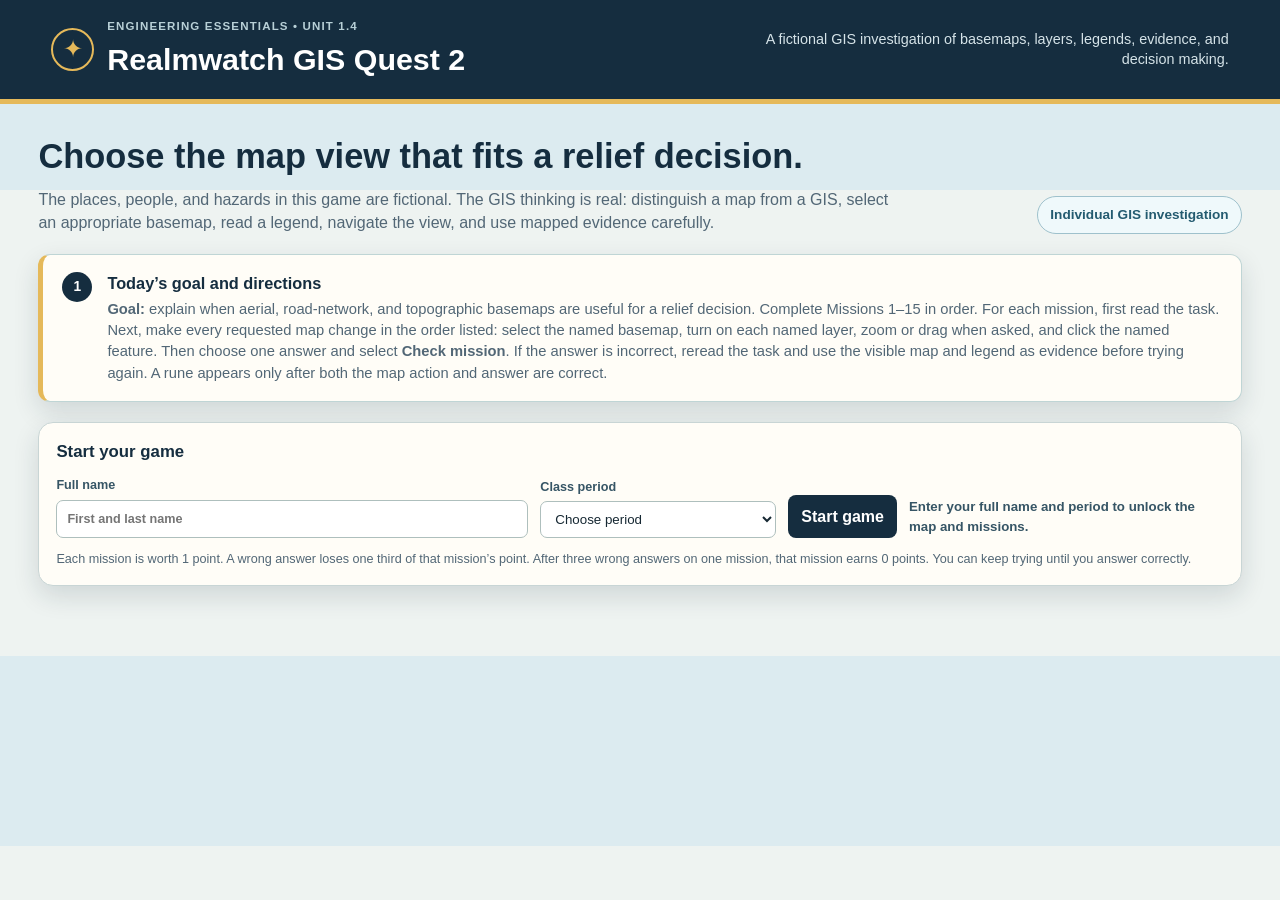
==== gis2/index.html @ 196805fb "Publish Realmwatch GIS Quest at short site path" ====
<!doctype html>
<html lang="en">
<head>
  <meta charset="utf-8">
  <meta name="viewport" content="width=device-width, initial-scale=1">
  <title>Realmwatch GIS Quest 2 — Engineering Essentials</title>
  <style>
    :root{--ink:#162833;--muted:#526776;--night:#152d3f;--sea:#32728a;--gold:#e5b95a;--paper:#eef3f1;--panel:#fffdf7;--line:#c8d5d5;--moss:#397250;--violet:#785b9b;--danger:#c45732;--shadow:0 10px 26px rgba(18,42,54,.14)}
    *{box-sizing:border-box} body{margin:0;background:linear-gradient(180deg,#dcebf0 0 190px,var(--paper) 190px);color:var(--ink);font:16px/1.45 Arial,Helvetica,sans-serif} button,input{font:inherit} button{cursor:pointer}
    header{display:flex;align-items:center;justify-content:space-between;gap:22px;padding:18px clamp(18px,4vw,56px);background:var(--night);border-bottom:5px solid var(--gold);color:#fff} .brand{display:flex;align-items:center;gap:13px}.crest{display:grid;place-items:center;width:43px;height:43px;border:2px solid var(--gold);border-radius:50%;color:var(--gold);font-size:24px}.eyebrow{margin:0 0 2px;color:#b8d0d7;font-size:.72rem;letter-spacing:.1em;font-weight:700}.brand h1{margin:0;font-size:clamp(1.3rem,3vw,1.9rem)}header>p{max-width:470px;margin:0;color:#d5e3e8;text-align:right;font-size:.9rem}
    main{max-width:1780px;margin:auto;padding:28px clamp(15px,3vw,43px) 50px}.intro{display:grid;grid-template-columns:minmax(0,1fr) auto;align-items:end;gap:20px;margin-bottom:20px}.intro h2{margin:0 0 6px;color:var(--night);font-size:clamp(1.45rem,3vw,2.15rem)}.intro p{max-width:850px;margin:0;color:var(--muted)}.time{white-space:nowrap;padding:8px 12px;border:1px solid #9ec1cc;border-radius:999px;background:#eff9fb;color:#235b70;font-size:.85rem;font-weight:700}
    .instructions{display:grid;grid-template-columns:auto 1fr;gap:15px;align-items:start;padding:17px 19px;margin-bottom:20px;border:1px solid #bfd5d5;border-left:5px solid var(--gold);border-radius:12px;background:#fffdf7;box-shadow:var(--shadow)}.instructions h3{margin:0;color:var(--night);font-size:1.02rem}.instructions p{margin:3px 0 0;color:var(--muted);font-size:.92rem}.number{display:grid;place-items:center;width:30px;height:30px;border-radius:50%;background:var(--night);color:#fff;font-size:.86rem;font-weight:800}
    .tracker{display:grid;grid-template-columns:minmax(200px,1.5fr) minmax(155px,.75fr) auto minmax(190px,1fr);gap:12px;align-items:end;margin-bottom:20px;padding:16px 18px}.tracker h3{grid-column:1/-1;margin:0;color:var(--night);font-size:1.05rem}.tracker label{display:grid;gap:5px;color:#365565;font-size:.79rem;font-weight:800}.tracker input,.tracker select{width:100%;padding:9px 10px;border:1px solid #aebfbd;border-radius:7px;background:#fff;color:var(--ink)}.tracker button{padding:10px 13px;border:0;border-radius:8px;background:var(--night);color:#fff;font-weight:800}.tracker button:hover{background:#24475c}.tracker-status{margin:0 0 2px;color:#365565;font-size:.83rem;font-weight:700}.tracker-status.ready{color:#23633e}.score{display:inline-block;margin-left:5px;padding:3px 7px;border-radius:999px;background:#edf5f2;color:#23633e;font-size:.78rem}.tracker-note{grid-column:1/-1;margin:0;color:var(--muted);font-size:.79rem}
    .game{display:grid;grid-template-columns:225px minmax(640px,1fr) 280px;gap:17px;align-items:start}.card,.map-shell{border:1px solid var(--line);border-radius:15px;background:var(--panel);box-shadow:var(--shadow)}.card{padding:17px}.card h3{margin:0;color:var(--night);font-size:1.05rem}.sub{margin:5px 0 13px;color:var(--muted);font-size:.85rem}.control-group{margin-top:14px;padding-top:13px;border-top:1px solid var(--line)}.control-group h4{margin:0 0 8px;color:#46606e;font-size:.73rem;letter-spacing:.09em;text-transform:uppercase}.base-btn{width:100%;margin:5px 0 0;padding:9px 10px;border:1px solid #cbd8d7;border-radius:8px;background:#f8fbfa;color:var(--ink);text-align:left;font-weight:700}.base-btn:hover,.base-btn.active{border-color:#275b70;background:#ddecf0;color:#153b4d}.toggle{display:flex;gap:9px;align-items:center;padding:8px 5px;border-radius:7px;color:var(--ink);font-size:.9rem}.toggle:hover{background:#edf5f2}.toggle input{width:17px;height:17px;margin:0;accent-color:#2d7a59}.reset{width:100%;margin-top:16px;padding:10px;border:1px solid #8ca8ad;border-radius:8px;background:#fff;color:var(--night);font-weight:800}.hint{margin-top:14px;padding:11px;border-left:4px solid var(--gold);border-radius:6px;background:#fff6de;color:#705221;font-size:.82rem}.hint b{display:block;color:#503913}
    .map-shell{position:relative;overflow:hidden;min-width:0}.map-head{display:flex;justify-content:space-between;gap:12px;align-items:center;padding:14px 17px 12px;border-bottom:1px solid var(--line)}.map-head h3{margin:0;color:var(--night);font-size:1.08rem}.map-head p{margin:2px 0 0;color:var(--muted);font-size:.83rem}.pill{white-space:nowrap;padding:6px 9px;border-radius:999px;background:#e5f2f5;color:#245469;font-size:.76rem;font-weight:700}canvas{display:block;width:100%;height:auto;aspect-ratio:1000/640;background:#7da4a0;cursor:grab;touch-action:none}.zoom-tools{position:absolute;left:14px;bottom:100px;z-index:2;display:flex;align-items:center;gap:5px;padding:6px;border:1px solid #b9cbc8;border-radius:9px;background:rgba(255,253,247,.94);box-shadow:0 4px 12px rgba(18,42,54,.16)}.zoom-readout{min-width:74px;padding:0 4px;color:#365565;font-size:.75rem;font-weight:800;text-align:center}.zoom-btn{display:grid;place-items:center;width:30px;height:30px;border:1px solid #9eb9b5;border-radius:6px;background:#fff;color:var(--night);font-size:1.18rem;font-weight:800}.zoom-btn:hover{background:#e8f3ef}.zoom-reset{width:auto;min-width:84px;padding:0 10px;white-space:nowrap;font-size:.78rem}.caption{margin:0;padding:10px 16px 13px;border-top:1px solid var(--line);color:var(--muted);font-size:.84rem}.caption b{color:var(--night)}
    .legend-section{padding-bottom:8px}.legend-title{margin:16px 0 4px!important;color:#46606e!important;font-size:.72rem!important;letter-spacing:.09em;text-transform:uppercase}.legend-item{display:flex;align-items:center;gap:10px;padding:7px 0;border-top:1px solid #e4eae8;color:#394f5c;font-size:.86rem}.symbol{width:27px;height:17px;flex:0 0 27px;position:relative}.s-road:before{content:"";position:absolute;top:7px;width:26px;border-top:5px solid #ece0bd;border-bottom:1px solid #8a7455}.s-water:before{content:"〰";position:absolute;top:-8px;color:#2e79a4;font-size:26px;font-weight:900;letter-spacing:-8px}.s-hazard:before{content:"";position:absolute;inset:1px 4px;border:3px dashed #d45d32;border-radius:50%}.s-dot:before{content:"";position:absolute;left:7px;top:2px;width:14px;height:14px;border:2px solid #fff;border-radius:50%;background:#5a3b85;box-shadow:0 0 0 1px #5a3b85}.s-castle:before{content:"♜";position:absolute;top:-4px;left:5px;color:#344e76;font-size:22px}.s-resource:before{content:"◆";position:absolute;top:-4px;left:5px;color:#d19b37;font-size:21px}.s-contour:before{content:"⌁⌁";position:absolute;top:-5px;color:#657f4c;font-size:22px;font-weight:700;letter-spacing:-9px}.legend-none{color:#81949a;font-style:italic;font-size:.85rem}.feature{margin-top:17px}.feature-name{margin:9px 0 3px;color:var(--night);font-size:1.05rem;font-weight:800}.feature-type{margin:0;color:#376a81;font-size:.75rem;font-weight:700;letter-spacing:.07em;text-transform:uppercase}.feature p:last-child{margin:8px 0 0;color:var(--muted);font-size:.86rem}
    .mission{margin-top:20px;padding:21px}.mission-top{display:flex;align-items:start;justify-content:space-between;gap:12px}.mission h2{margin:0;color:var(--night);font-size:1.35rem}.progress{padding:6px 9px;border-radius:999px;background:#e6eef0;color:#345566;white-space:nowrap;font-size:.8rem;font-weight:800}.mission-task{margin:9px 0 0;color:var(--muted)}.question{margin:18px 0 10px;color:var(--night);font-weight:800}.choices{display:grid;gap:8px}.answer{display:flex;gap:10px;align-items:flex-start;padding:10px 11px;border:1px solid var(--line);border-radius:9px;background:#fbfdfc;color:#324954;font-size:.91rem}.answer:hover{border-color:#7da6af;background:#f0f8f5}.answer input{width:18px;height:18px;margin:2px 0 0;accent-color:#2d7a59}.check{margin-top:14px;padding:10px 14px;border:0;border-radius:8px;background:var(--night);color:#fff;font-weight:800}.check:hover{background:#24475c}.feedback{min-height:48px;margin:13px 0 0;padding:10px 12px;border-radius:8px;background:#edf3f3;color:#415967;font-size:.88rem}.feedback.good{background:#e3f4e8;color:#23633e}.feedback.try{background:#fff1df;color:#82501e}.runes{display:flex;gap:7px;margin-top:15px}.rune{display:grid;place-items:center;width:29px;height:29px;border:1px solid #cbd7d7;border-radius:50%;background:#f5f7f5;color:#9babb0;font-size:.82rem}.rune.earned{border-color:#b17a1d;background:#f9dd8c;color:#543b0d}.complete{padding:15px;margin-top:14px;border:1px solid #97c9a9;border-radius:10px;background:#e7f7eb;color:#1d5d3b}.complete h3{margin:0;color:#185434}.complete p{margin:5px 0 0;font-size:.9rem}
    .learn{display:grid;grid-template-columns:repeat(4,minmax(0,1fr));gap:12px;margin-top:20px}.learn article{padding:15px;border:1px solid var(--line);border-top:4px solid #4b8291;border-radius:11px;background:#fffdf8}.learn article:nth-child(2){border-top-color:#5d4e8a}.learn article:nth-child(3){border-top-color:#ba693b}.learn article:nth-child(4){border-top-color:#46815c}.learn h3{margin:0 0 5px;color:var(--night);font-size:1rem}.learn p{margin:0;color:var(--muted);font-size:.86rem}
    @media(max-width:1120px){.game{grid-template-columns:255px minmax(0,1fr)}.right{grid-column:1/-1;display:grid;grid-template-columns:1fr 1fr;gap:17px}.feature{margin-top:0}.learn{grid-template-columns:repeat(2,1fr)}}@media(max-width:700px){header,.intro{display:block}header>p{margin-top:10px;text-align:left}.time{display:inline-block;margin-top:10px}.tracker{grid-template-columns:1fr}.tracker h3,.tracker-note{grid-column:auto}.game,.right{display:block}.card,.map-shell,.right>*{margin-bottom:16px}.learn{grid-template-columns:1fr}.map-head{display:block}.pill{display:inline-block;margin-top:8px}.mission{padding:17px}}
    .game-content[hidden]{display:none!important}.tracker-status.error{color:#9b381f}.tracker-status.sending{color:#8a5a13}.mission-score{margin:10px 0 0;color:#365565;font-size:.86rem;font-weight:800}
  </style>
</head>
<body>
  <header><div class="brand"><div class="crest" aria-hidden="true">✦</div><div><p class="eyebrow">ENGINEERING ESSENTIALS • UNIT 1.4</p><h1>Realmwatch GIS Quest 2</h1></div></div><p>A fictional GIS investigation of basemaps, layers, legends, evidence, and decision making.</p></header>
  <main>
    <section class="intro"><div><h2>Choose the map view that fits a relief decision.</h2><p>The places, people, and hazards in this game are fictional. The GIS thinking is real: distinguish a map from a GIS, select an appropriate basemap, read a legend, navigate the view, and use mapped evidence carefully.</p></div><span class="time">Individual GIS investigation</span></section>
    <section class="instructions"><span class="number">1</span><div><h3>Today’s goal and directions</h3><p><b>Goal:</b> explain when aerial, road-network, and topographic basemaps are useful for a relief decision. Complete Missions 1–15 in order. For each mission, first read the task. Next, make every requested map change in the order listed: select the named basemap, turn on each named layer, zoom or drag when asked, and click the named feature. Then choose one answer and select <b>Check mission</b>. If the answer is incorrect, reread the task and use the visible map and legend as evidence before trying again. A rune appears only after both the map action and answer are correct.</p></div></section>
    <section class="card tracker" aria-labelledby="trackerTitle"><h3 id="trackerTitle">Start your game</h3><label>Full name<input id="studentName" type="text" autocomplete="name" placeholder="First and last name" required></label><label>Class period<select id="studentPeriod" required><option value="">Choose period</option><option value="6th period">6th period</option><option value="7th period">7th period</option></select></label><button id="startTracking" type="button">Start game</button><p class="tracker-status" id="trackerStatus">Enter your full name and period to unlock the map and missions.</p><p class="tracker-note">Each mission is worth 1 point. A wrong answer loses one third of that mission’s point. After three wrong answers on one mission, that mission earns 0 points. You can keep trying until you answer correctly.</p></section>
    <div id="gameContent" class="game-content" hidden>
    <section class="game">
      <aside class="card"><h3>GIS controls</h3><p class="sub">A <b>basemap</b> is the background. A <b>GIS layer</b> is one category of added information.</p><div class="control-group"><h4>Choose a basemap</h4><button class="base-btn active" type="button" data-base="aerial">Aerial reconnaissance map</button><button class="base-btn" type="button" data-base="roads">Road network map</button><button class="base-btn" type="button" data-base="terrain">Topographic map</button></div><div class="control-group"><h4>Turn GIS layers on or off</h4><label class="toggle"><input type="checkbox" data-layer="settlements"> Settlements and landmarks</label><label class="toggle"><input type="checkbox" data-layer="roads"> Route status and bridge condition</label><label class="toggle"><input type="checkbox" data-layer="water"> Rivers and springs</label><label class="toggle"><input type="checkbox" data-layer="hazard"> Dragon-peril zone</label><label class="toggle"><input type="checkbox" data-layer="resources"> Supply resources</label></div><button class="reset" id="reset" type="button">Reset the map</button></aside>
      <section class="map-shell"><div class="map-head"><div><h3>Asterra Relief Map</h3><p id="baseDescription">Land shape and elevation context; click a visible feature to inspect it.</p></div><span class="pill" id="baseLabel">Terrain basemap</span></div><img id="terrainImage" src="assets/asterra-terrain-aerial.png" alt="" hidden><canvas id="map" width="1400" height="900" aria-label="Interactive fictional map of the Realm of Asterra"></canvas><div class="zoom-tools" aria-label="Map zoom controls"><button class="zoom-btn" id="zoomOut" type="button" aria-label="Zoom out">−</button><span class="zoom-readout" id="zoomReadout">Zoom 100%</span><button class="zoom-btn" id="zoomIn" type="button" aria-label="Zoom in">+</button><button class="zoom-btn zoom-reset" id="resetView" type="button">Reset view</button></div><p class="caption"><b>Map reading:</b> use the legend to interpret what is visible. Scroll over the map or use + and − to zoom. When zoomed in, drag the map to pan. A map feature can show where something is; it cannot by itself prove a place is currently safe, available, or large enough.</p></section>
      <aside class="right"><section class="card legend-section"><h3>Legend</h3><p class="sub">The legend explains the symbols, colors, and lines currently shown.</p><div id="legend"></div></section><section class="card feature" aria-live="polite"><h3>Selected feature</h3><p class="feature-name" id="featureName">Nothing selected</p><p class="feature-type" id="featureType">Click a visible feature</p><p id="featureText">Turn on a layer, then click one of its map symbols to read its spatial information.</p></section></aside>
    </section>
    <section class="card mission" id="mission" aria-live="polite"></section>
    <section class="learn"><article><h3>Map</h3><p>A visual representation of where features are located and how they relate.</p></article><article><h3>GIS</h3><p>A system that connects information to places so users can compare evidence.</p></article><article><h3>Legend</h3><p>The key that explains the symbols, colors, and lines on a map.</p></article><article><h3>Spatial evidence</h3><p>Location-based information used to support a decision—not a guess or preference.</p></article></section>
    </div>
  </main>
  <script>
  (() => {
    const canvas=document.getElementById('map'),ctx=canvas.getContext('2d'),terrainImage=document.getElementById('terrainImage'),W=1400,H=900;
    const DEFAULT_VIEW=Object.freeze({zoom:1,viewX:W/2,viewY:H/2});
    const LOGGER_URL='https://script.google.com/macros/s/AKfycbzWrIqOaAb6pdmTA2Pyrv3R9BIPuJb_U3Njgf4pqKyu0zPrDaFQxQ_ztJPb4f7Tp4DG/exec',MAX_SCORE=15,POINTS_PER_MISSION=1;
    const state={base:'aerial',layers:{settlements:false,roads:false,water:false,hazard:false,resources:false},clicked:null,mission:0,earned:[],zoom:1,viewX:700,viewY:450,drag:null,panned:false,comparedAerial:false,sessionId:'',studentName:'',period:'',totalWrongAttempts:0,wrongByMission:{},score:MAX_SCORE,saveErrors:0,pendingSaves:0};
    let topographicRaster=null,resetViewMessageTimer=0;
    // The original aerial image was designed on a 1000 × 640 map.  The larger
    // world keeps those same geographic locations by scaling the original
    // coordinates before any GIS layer is drawn.
    const corePoint=(x,y)=>({x:x*1.4,y:y*1.40625});
    const corePath=points=>points.map(([x,y])=>[x*1.4,y*1.40625]);
    const features={
      stonegate:{...corePoint(155,155),name:'Stonegate Castle',type:'Settlement / castle',text:'A castle near the western trade road. It is outside the dragon-peril zone, but it is far from the eastern spring.'},
      northbridge:{...corePoint(520,160),name:'Northbridge Keep',type:'Settlement / bridge crossing',text:'A fortified town beside a bridge and main road. It is outside the dragon-peril zone and has access to the Northwater River.'},
      moonmere:{...corePoint(790,120),name:'Moonmere Tower',type:'Wizard landmark',text:'A wizard tower near the highland road. It is close to the edge of the dragon-peril zone.'},
      elf:{...corePoint(240,430),name:'Mosswood Elf Camp',type:'Settlement / forest camp',text:'A woodland camp with a minor trail. It is not directly served by the main trade road.'},
      dwarf:{...corePoint(700,460),name:'Emberdeep Dwarf Hall',type:'Settlement / cave hall',text:'A dwarf hall beside the southern trade road. It is outside the dragon-peril zone and near an iron supply cache.'},
      observatory:{...corePoint(500,340),name:'Starfall Observatory',type:'Wizard landmark',text:'A central observation site at a road junction. It is outside the danger boundary but has limited nearby water.'},
      crag:{...corePoint(815,345),name:'Dragon Crag',type:'Hazard feature',text:'A volcanic crag where dragon activity has been reported. The orange boundary shows the fictional caution area around it.'},
      spring:{...corePoint(350,340),name:'Silver Spring',type:'Spring',text:'A reliable fictional water source directly beside the Northwater River.'},
      cache:{...corePoint(735,520),name:'Ironhold Cache',type:'Supply resource',text:'A fictional supply cache near Emberdeep Dwarf Hall.'},
      farwatch:{x:1120,y:245,name:'Farwatch Bastion',type:'Settlement / fortress',text:'A fortified eastern outpost beside the new Eastway road. It is well positioned for the eastern highlands but farther from the original river crossing.'},
      lakeside:{x:1230,y:650,name:'Kestrel Lakeside',type:'Settlement / lakeshore town',text:'A southern town near the Kestrel Lakes and the Southway route. It has nearby surface water but a longer route to Northbridge.'},
      mistwatch:{x:1035,y:770,name:'Mistwatch Camp',type:'Settlement / field camp',text:'A small southern camp on the edge of the plains. It is connected by a minor route and may need additional capacity verification.'},
      depot:{x:1135,y:500,name:'Eastway Depot',type:'Supply resource',text:'A fictional supply depot on the eastern road, placed to support routes through the highlands.'},
      beacon:{x:1280,y:390,name:'Kestrel Beacon',type:'Supply resource',text:'A fictional emergency beacon and communications cache near the eastern lakes.'}
    };
    const legacyMissions=[
      {title:'Mission 1: Identify the background and added data',task:'1. Select <b>Topographic map</b>. 2. Turn on <b>Settlements and landmarks</b>. 3. Click any settlement or landmark marker.',need:()=>state.base==='terrain'&&state.layers.settlements&&['stonegate','northbridge','moonmere','elf','dwarf','observatory'].includes(state.clicked),question:'In the screen you created, which item is the <b>basemap</b> (the elevation background) and which item is the <b>GIS layer</b> (the added category of information)?',options:['Basemap: topographic map. GIS layer: settlement and landmark markers.','Basemap: settlement and landmark markers. GIS layer: topographic map.','Basemap: the legend. GIS layer: the map title.'],answer:0,success:'Correct. The topographic map is the elevation background. Settlement markers are one added GIS layer.'},
      {title:'Mission 2: Use the legend to interpret a symbol',task:'1. Turn on <b>Dragon-peril zone</b>. 2. Click <b>Dragon Crag</b>. 3. Find the orange dashed boundary in the legend.',need:()=>state.layers.hazard&&state.clicked==='crag',question:'In this fictional game, what information does the <b>orange dashed boundary</b> communicate?',options:['It marks the required daily travel route for messengers.','It marks the fictional dragon-peril caution area around Dragon Crag.','It proves that every place inside the boundary is permanently unusable.'],answer:1,success:'Correct. The legend identifies the dashed orange boundary as a caution area. It is evidence to consider, not proof that every site inside is unusable.'},
      {title:'Mission 3: Select a site using stated requirements',task:'1. Select <b>Road network map</b>. 2. Turn on <b>Route status and bridge condition</b>, <b>Rivers and springs</b>, and <b>Dragon-peril zone</b>. 3. Click <b>Northbridge Keep</b>.',need:()=>state.base==='roads'&&state.layers.roads&&state.layers.water&&state.layers.hazard&&state.clicked==='northbridge',question:'A supply messenger needs a site that meets <b>all four</b> requirements: an open route, a bridge crossing, access to the river, and a location outside the dragon-peril boundary. Which site meets all four requirements according to the displayed map layers?',options:['Northbridge Keep — it has an open-route marker, a bridge, river access, and lies outside the danger boundary.','Moonmere Tower — it is near the edge of the dragon-peril boundary.','Dragon Crag — it is inside the dragon-peril boundary.'],answer:0,success:'Correct. Northbridge is the only choice that the displayed layers show meeting all four stated requirements.'},
      {title:'Mission 4: Choose a basemap for a specific task',task:'Select the <b>Aerial reconnaissance map</b>.',need:()=>state.base==='aerial',question:'A team needs to see the <b>visible ground surface</b>: forest canopy, fields, exposed rock, and water. Which basemap should the team use?',options:['Topographic map, because it emphasizes elevation and contour intervals.','Road network map, because it emphasizes transportation connections.','Aerial reconnaissance map, because it shows the appearance of the ground from above.'],answer:2,success:'Correct. The aerial reconnaissance basemap shows what the ground surface looks like from above.'},
      {title:'Mission 5: Make one evidence-based claim',task:'1. Select <b>Road network map</b>. 2. Turn on <b>Settlements</b>, <b>Route status and bridge condition</b>, <b>Dragon-peril zone</b>, and <b>Supply resources</b>. 3. Click <b>Emberdeep Dwarf Hall</b>.',need:()=>state.base==='roads'&&state.layers.settlements&&state.layers.roads&&state.layers.hazard&&state.layers.resources&&state.clicked==='dwarf',question:'Choose the claim about Emberdeep Dwarf Hall that is supported by <b>three visible pieces of map evidence</b>.',options:['Emberdeep is the best site because dwarves are always good at supplies.','Emberdeep has an open-route marker, is near Ironhold Cache, and is outside the dragon-peril boundary.','Emberdeep is completely safe because every cave is safe.'],answer:1,success:'Correct. The claim identifies three specific details visible on the map instead of relying on an opinion or unsupported assumption.'},
      {title:'Mission 6: Identify what the map cannot prove',task:'Click any settlement: <b>Stonegate Castle</b>, <b>Northbridge Keep</b>, <b>Mosswood Elf Camp</b>, or <b>Emberdeep Dwarf Hall</b>.',need:()=>['stonegate','northbridge','elf','dwarf'].includes(state.clicked),question:'A real emergency team is considering the selected settlement for a relief center. Which fact is <b>not shown by this fictional map</b> and must be verified with current, reliable information?',options:['Whether the building has enough current capacity, is accessible, is available, and is officially safe to use.','Where the selected settlement is located.','Whether the selected settlement is near a visible road or hazard boundary.'],answer:0,success:'Correct. A map can show location relationships, but a real plan still needs verified information about capacity, accessibility, availability, and safety.'},
      {title:'Mission 7: Compare two kinds of mapped evidence',task:'1. Select <b>Road network map</b>. 2. Turn on <b>Rivers and springs</b> and <b>Supply resources</b>. 3. Click <b>Silver Spring</b>.',need:()=>state.base==='roads'&&state.layers.water&&state.layers.resources&&state.clicked==='spring',question:'Which statement correctly compares the two visible GIS layers?',options:['The rivers and springs layer shows water locations; the supply-resources layer shows locations of stored supplies. They answer different location questions.','The rivers and springs layer and supply-resources layer are two names for the same type of information.','Because both layers are visible on one map, both must be part of the basemap.'],answer:0,success:'Correct. Each GIS layer represents one category of information. GIS becomes useful when you compare categories in the same place.'},
      {title:'Mission 8: Identify a map feature and its layer',task:'1. Turn on <b>Supply resources</b>. 2. Click <b>Ironhold Cache</b>.',need:()=>state.layers.resources&&state.clicked==='cache',question:'Which answer correctly identifies the relationship between the symbol and its GIS layer?',options:['Ironhold Cache is one map feature. Supply resources is the GIS layer containing that category of information.','Ironhold Cache is the entire GIS layer. Supply resources is the individual map feature.','Ironhold Cache is a basemap because it is visible beneath other data.'],answer:0,success:'Correct. A map feature is one specific thing at one location. A GIS layer is the whole category of similar mapped information.'},
      {title:'Mission 9: Screen sites against criteria',task:'1. Turn on <b>Settlements and landmarks</b>, <b>Route status and bridge condition</b>, <b>Rivers and springs</b>, and <b>Dragon-peril zone</b>. 2. Click <b>Northbridge Keep</b>.',need:()=>state.layers.settlements&&state.layers.roads&&state.layers.water&&state.layers.hazard&&state.clicked==='northbridge',question:'A first-screening rule says a relief site must be outside the peril zone, connected to an open route, and near a river. What does the displayed map evidence show about Northbridge Keep?',options:['It passes the first screen because the visible layers show it outside the danger boundary, at an open route and bridge, beside the river.','It automatically becomes the final site because the map proves its building capacity and official safety.','It fails because a bridge can never be used during a relief effort.'],answer:0,success:'Correct. The map supports a first-screening decision. It does not replace the real-world checks needed before a final selection.'},
      {title:'Mission 10: Recognize a tradeoff',task:'1. Turn on <b>Settlements and landmarks</b> and <b>Supply resources</b>. 2. Click <b>Emberdeep Dwarf Hall</b>.',need:()=>state.layers.resources&&state.layers.settlements&&state.clicked==='dwarf',question:'A planner wants a site close to the Ironhold Cache but also wants easy river access. Which conclusion is most responsible?',options:['Emberdeep has a visible supply advantage because it is near the cache, but the planner should compare it with Northbridge because Northbridge is beside the river.','Emberdeep is automatically best because it has a supply cache nearby.','The planner should ignore both supply locations and water locations because map layers cannot be compared.'],answer:0,success:'Correct. A good GIS decision recognizes tradeoffs. Different criteria may point toward different locations, so evidence must be compared.'},
      {title:'Mission 11: Choose appropriate geographic evidence',task:'1. Select <b>Aerial reconnaissance map</b>. 2. Turn on <b>Rivers and springs</b>. 3. Turn on <b>Dragon-peril zone</b>.',need:()=>state.base==='aerial'&&state.layers.water&&state.layers.hazard,question:'A team wants to check whether a possible route crosses visible water or passes near the peril boundary. Which statement is best?',options:['Use the aerial basemap for ground appearance and add the water and peril GIS layers to compare route conditions with hazards.','Use only the map title because titles show all route conditions.','Turn off every layer because background images are always enough for a decision.'],answer:0,success:'Correct. The aerial basemap provides visual context, while the GIS layers add specific evidence about water and hazards.'},
      {title:'Mission 12: Make a careful final recommendation',task:'1. Select <b>Road network map</b>. 2. Turn on <b>Settlements and landmarks</b>, <b>Route status and bridge condition</b>, <b>Rivers and springs</b>, <b>Dragon-peril zone</b>, and <b>Supply resources</b>. 3. Click <b>Northbridge Keep</b>.',need:()=>state.base==='roads'&&state.layers.settlements&&state.layers.roads&&state.layers.water&&state.layers.hazard&&state.layers.resources&&state.clicked==='northbridge',question:'Which recommendation uses geographic evidence carefully and states an appropriate next step?',options:['Start with Northbridge for additional investigation because the map shows an open route, bridge, river access, and a location outside the peril boundary; then verify capacity, access, availability, and official safety.','Select Northbridge immediately because a map proves that the site has all the space and supplies anyone could need.','Select Dragon Crag because the peril boundary guarantees that emergency teams will find dragons there.'],answer:0,success:'Correct. A strong recommendation names visible evidence and separates the map-based first screen from information that still must be verified.'},
      {title:'Mission 13: Choose a basemap for road access',task:'Select <b>Road network map</b>.',need:()=>state.base==='roads',question:'A relief coordinator must identify the roads that supply trucks can use to reach a distribution center. Which basemap is the best starting point?',options:['Road network map, because it emphasizes transportation connections and road routes.','Aerial reconnaissance map, because it shows the appearance of the ground from above.','Topographic map, because it emphasizes elevation and land shape.'],answer:0,success:'Correct. Start with the road network basemap when the decision is about roads, routes, and transportation connections.'},
      {title:'Mission 14: Choose a basemap for ground conditions',task:'Select <b>Aerial reconnaissance map</b>.',need:()=>state.base==='aerial',question:'A relief team needs to look for a large open clearing and check whether nearby ground appears forested, rocky, or crossed by visible water. Which basemap is the best starting point?',options:['Road network map, because it shows the clearest view of route connections.','Aerial reconnaissance map, because it shows the visible appearance of the ground from above.','Topographic map, because it shows elevation and contour intervals.'],answer:1,success:'Correct. Use an aerial reconnaissance basemap when the team needs to inspect visible ground-surface conditions.'},
      {title:'Mission 15: Choose a basemap for terrain',task:'Select <b>Topographic map</b>.',need:()=>state.base==='terrain',question:'An evacuation team needs to compare routes to higher ground and avoid unexpectedly steep terrain. Which basemap is the best starting point?',options:['Road network map, because it emphasizes transportation connections.','Aerial reconnaissance map, because it emphasizes the appearance of the ground from above.','Topographic map, because elevation colors and contour intervals reveal land height and shape.'],answer:2,success:'Correct. Use a topographic basemap when a decision depends on elevation, slopes, higher ground, or land shape.'}
    ];
    const missions=[
      {title:'Mission 1: Recognize a GIS display',task:'1. Select <b>Aerial reconnaissance map</b>. 2. Turn on <b>Settlements and landmarks</b>. 3. Click any settlement or landmark marker.',need:()=>state.base==='aerial'&&state.layers.settlements&&['stonegate','northbridge','moonmere','elf','dwarf','observatory','farwatch','lakeside','mistwatch'].includes(state.clicked),question:'The aerial image shows the ground surface, and the settlement markers add one category of location information. What is the complete display when those two parts are shown together?',options:['A GIS display: a basemap plus an added information layer that can be compared by location.','A legend: a list that explains what symbols mean.','One map feature: one individual object, such as a single castle marker.'],answer:0,success:'Correct. A GIS combines a background map with location-based information layers so users can compare evidence in the same place.'},
      {title:'Mission 2: Separate a basemap from a GIS layer',task:'1. Select <b>Topographic map</b>. 2. Keep <b>Settlements and landmarks</b> turned on. 3. Click <b>Stonegate Castle</b>.',need:()=>state.base==='terrain'&&state.layers.settlements&&state.clicked==='stonegate',question:'In the screen you created, which item is the <b>basemap</b>, and which item is the <b>GIS layer</b>?',options:['Basemap: the topographic elevation background. GIS layer: the settlement and landmark markers.','Basemap: the Stonegate Castle marker. GIS layer: the elevation background.','Basemap: the legend. GIS layer: the map title.'],answer:0,success:'Correct. The topographic view is the background context. The settlement markers are one added category of information.'},
      {title:'Mission 3: Read the water symbol in the legend',task:'1. Turn on <b>Rivers and springs</b>. 2. Click the <b>Silver Spring</b> marker. 3. Find the matching blue water symbol in the legend.',need:()=>state.layers.water&&state.clicked==='spring',question:'According to the legend, what does the blue wavy line and blue spring marker represent on this map?',options:['Locations of rivers or springs.','Open vehicle routes and bridge crossings.','The boundary of the dragon-peril area.'],answer:0,success:'Correct. A legend explains the symbols and lines currently visible. Here, the blue water symbol represents rivers or springs.'},
      {title:'Mission 4: Choose an aerial basemap',task:'Select <b>Aerial reconnaissance map</b>.',need:()=>state.base==='aerial',question:'A relief team must look for a large open clearing and notice whether the ground appears forested, rocky, or crossed by visible water. Which basemap is the best starting point?',options:['Aerial reconnaissance map, because it shows the visible appearance of the ground from above.','Road network map, because it is designed to show transportation connections.','Topographic map, because it emphasizes elevation and contour intervals.'],answer:0,success:'Correct. Use an aerial basemap first when the decision depends on visible ground-surface conditions.'},
      {title:'Mission 5: Choose a road-network basemap',task:'Select <b>Road network map</b>.',need:()=>state.base==='roads',question:'A relief coordinator must identify the road route a supply truck could use to reach Northbridge Keep. Which basemap is the best starting point?',options:['Road network map, because it emphasizes transportation routes and connections.','Aerial reconnaissance map, because it emphasizes vegetation and exposed ground.','Topographic map, because it emphasizes elevation and land shape.'],answer:0,success:'Correct. Start with a road-network basemap when the decision is about roads, route connections, or travel access.'},
      {title:'Mission 6: Choose a topographic basemap',task:'Select <b>Topographic map</b>.',need:()=>state.base==='terrain',question:'An evacuation team needs to choose a route toward higher ground and avoid unexpectedly steep terrain. Which basemap is the best starting point?',options:['Topographic map, because elevation colors and contour intervals show land height and shape.','Road network map, because it shows which roads have the most traffic.','Aerial reconnaissance map, because it proves whether a building is available.'],answer:0,success:'Correct. A topographic basemap is useful when a decision depends on elevation, slopes, higher ground, or land shape.'},
      {title:'Mission 7: Compare two basemaps at one place',task:'1. Select <b>Aerial reconnaissance map</b>. 2. Turn on <b>Settlements and landmarks</b> and click <b>Starfall Observatory</b> near the center of the map. 3. Select <b>Topographic map</b> to compare that same location.',need:()=>state.base==='terrain'&&state.layers.settlements&&state.clicked==='observatory'&&state.comparedAerial,question:'At the marked Starfall Observatory location, what different evidence do the aerial and topographic basemaps provide?',options:['The aerial view shows visible ground appearance around the marker; the topographic view shows land height and shape there.','The aerial view proves the observatory is open; the topographic view proves it has enough room for evacuees.','Both views show exactly the same information, so switching basemaps adds no evidence.'],answer:0,success:'Correct. These basemaps give different kinds of geographic context at the same marked location. Neither proves current availability or capacity.'},
      {title:'Mission 8: Match a question to the correct basemap',task:'Select <b>Road network map</b>.',need:()=>state.base==='roads',question:'Which relief-planning question can the current <b>road-network basemap</b> answer most directly?',options:['Which road connections lead toward a possible relief center?','Which hills are highest and steepest?','Which exact building currently has enough beds, staff, and official approval?'],answer:0,success:'Correct. The road-network basemap helps investigate connections and routes. It cannot verify current building capacity or official approval.'},
      {title:'Mission 9: Identify a map limitation',task:'1. Keep <b>Road network map</b> selected. 2. Turn on <b>Settlements and landmarks</b>. 3. Click <b>Northbridge Keep</b>.',need:()=>state.base==='roads'&&state.layers.settlements&&state.clicked==='northbridge',question:'The road-network map shows roads leading to the labeled Northbridge Keep marker. What can the map <b>not</b> establish about using that building as a real relief center?',options:['Whether it currently has enough capacity, is accessible and available, and has official safety approval.','Where the Northbridge Keep marker is located relative to the drawn roads.','That a settlement marker for Northbridge Keep is visible on this map.'],answer:0,success:'Correct. The map shows location and road connections, but building capacity, availability, accessibility, and official safety need current verification.'},
      {title:'Mission 10: Zoom to inspect a smaller area',task:'1. Select <b>Topographic map</b>. 2. Press the <b>+</b> zoom button once. 3. Confirm that the zoom readout shows <b>125%</b> or more.',need:()=>state.base==='terrain'&&state.zoom>=1.25,question:'When a small part of the map is difficult to inspect, what does the <b>+</b> button do?',options:['It enlarges the map view so nearby details are easier to inspect.','It adds a new GIS layer to the map.','It changes the meaning of the legend symbols.'],answer:0,success:'Correct. Zoom changes the scale of the view. It does not add data or change what map symbols mean.'},
      {title:'Mission 11: Pan while staying zoomed in',task:'1. Stay on <b>Topographic map</b> at <b>125%</b> zoom or more. 2. Drag the map in any direction until the view moves. 3. Keep the map zoomed in.',need:()=>state.base==='terrain'&&state.zoom>=1.25&&state.panned,question:'After zooming in, why would a map user drag the map?',options:['To pan: move the view to inspect a different nearby part of the same map.','To switch from a basemap to a GIS layer.','To delete a map feature that is no longer needed.'],answer:0,success:'Correct. Panning moves the view across the same map. It is useful after zooming when another area is outside the visible window.'},
      {title:'Mission 12: Distinguish a feature from spatial data',task:'1. Turn on <b>Rivers and springs</b>. 2. Click <b>Silver Spring</b>.',need:()=>state.layers.water&&state.clicked==='spring',question:'Which statement correctly identifies the specific item and the information connected to its location?',options:['Silver Spring is one map feature; its location and category as a spring are spatial data.','Silver Spring is the entire basemap; all water is one map feature.','Silver Spring is the legend; its label explains every symbol on the map.'],answer:0,success:'Correct. A map feature is one specific item. Spatial data are facts connected to that item’s location.'},
      {title:'Mission 13: Identify a GIS layer and one feature in it',task:'1. Turn on <b>Supply resources</b>. 2. Click <b>Ironhold Cache</b>.',need:()=>state.layers.resources&&state.clicked==='cache',question:'Which answer correctly identifies the relationship between the symbol you clicked and its GIS layer?',options:['Ironhold Cache is one map feature; Supply resources is the GIS layer that groups that category of features.','Ironhold Cache is the GIS layer; Supply resources is one individual map feature.','Ironhold Cache is the basemap because it is visible on the map.'],answer:0,success:'Correct. A GIS layer is a category of similar location information. One cache is a single feature within that category.'},
      {title:'Mission 14: Choose the view for two different questions',task:'1. Select <b>Aerial reconnaissance map</b> and inspect the visible ground. 2. Turn on <b>Rivers and springs</b> and notice the blue water symbols.',need:()=>state.base==='aerial'&&state.layers.water,question:'The team asks, “What does the ground look like here, and where is the mapped spring?” Which parts of the current display answer those questions?',options:['The aerial basemap shows visible ground appearance; the Rivers and springs layer identifies Silver Spring.','The Rivers and springs layer shows every road; the aerial basemap verifies that Silver Spring is safe to drink.','The legend alone shows the exact condition of the ground and current water quality.'],answer:0,success:'Correct. The aerial basemap gives ground context, and the water layer locates the mapped spring. Neither verifies water quality.'},
      {title:'Mission 15: Select a basemap for a route question',task:'1. Select <b>Road network map</b>. 2. Turn on <b>Settlements and landmarks</b>. 3. Click <b>Northbridge Keep</b>.',need:()=>state.base==='roads'&&state.layers.settlements&&state.clicked==='northbridge',question:'A supply truck needs a road connection to Northbridge Keep. What does this display support, and what must the team still verify before travel?',options:['The road basemap shows drawn connections to Northbridge Keep; the team must verify current road and bridge conditions before using them.','The road basemap proves that every drawn road and bridge is open to trucks right now.','The settlement marker shows the height of every hill along the route, so no other map or check is needed.'],answer:0,success:'Correct. A road basemap helps locate route connections, but it does not prove their current condition.'}
    ];
    function seeded(n){const x=Math.sin(n*997.1)*10000;return x-Math.floor(x)}
    function path(points,style,width=1,dash=[]){ctx.save();ctx.strokeStyle=style;ctx.lineWidth=width;ctx.setLineDash(dash);ctx.lineJoin='round';ctx.beginPath();points.forEach((p,i)=>i?ctx.lineTo(...p):ctx.moveTo(...p));ctx.stroke();ctx.restore()}
    function label(text,x,y){ctx.save();ctx.font='600 15px Arial';ctx.lineWidth=4;ctx.strokeStyle='rgba(255,253,247,.9)';ctx.strokeText(text,x+12,y-10);ctx.fillStyle='#1d3440';ctx.fillText(text,x+12,y-10);ctx.restore()}
    function pin(x,y,color,icon){ctx.save();ctx.fillStyle='rgba(255,255,255,.92)';ctx.beginPath();ctx.arc(x,y,13,0,Math.PI*2);ctx.fill();ctx.fillStyle=color;ctx.beginPath();ctx.arc(x,y,10,0,Math.PI*2);ctx.fill();ctx.fillStyle='#fff';ctx.font='bold 15px Arial';ctx.textAlign='center';ctx.textBaseline='middle';ctx.fillText(icon,x,y+1);ctx.restore()}
    function gaussian(x,y,cx,cy,sx,sy,amount){return amount*Math.exp(-(((x-cx)*(x-cx))/(2*sx*sx)+((y-cy)*(y-cy))/(2*sy*sy)))}
    function distanceToSegment(x,y,a,b){const dx=b[0]-a[0],dy=b[1]-a[1],t=Math.max(0,Math.min(1,((x-a[0])*dx+(y-a[1])*dy)/(dx*dx+dy*dy)));return Math.hypot(x-(a[0]+t*dx),y-(a[1]+t*dy))}
    function elevationAt(x,y){let h=.23+.035*Math.sin(x/77)+.025*Math.cos(y/53)+.018*Math.sin((x+y)/48);h+=gaussian(x,y,203,302,210,225,.29)+gaussian(x,y,399,162,175,148,.18)+gaussian(x,y,1162,415,154,148,.55)+gaussian(x,y,1288,710,175,246,.31)+gaussian(x,y,952,780,252,162,.18)+gaussian(x,y,1160,260,175,135,.46)+gaussian(x,y,1250,700,175,145,.23)+gaussian(x,y,1040,790,120,90,.17);let riverDistance=999;for(let i=0;i<river.length-1;i++)riverDistance=Math.min(riverDistance,distanceToSegment(x,y,river[i],river[i+1]));h-=.19*Math.exp(-(riverDistance*riverDistance)/(2*42*42));return Math.max(.03,Math.min(.94,h))}
    function topoColor(h){if(h<.15)return '#7daebc';if(h<.24)return '#9bbb78';if(h<.35)return '#c7ce82';if(h<.47)return '#d7bd79';if(h<.59)return '#c99b62';if(h<.72)return '#aa7957';if(h<.84)return '#80715f';return '#ece9d7'}
    function buildTopographicRaster(){const off=document.createElement('canvas');off.width=W;off.height=H;const c=off.getContext('2d');const step=5;for(let y=0;y<H;y+=step){for(let x=0;x<W;x+=step){const h=elevationAt(x+step/2,y+step/2),right=elevationAt(x+step,y+step/2),down=elevationAt(x+step/2,y+step);c.fillStyle=topoColor(h);c.fillRect(x,y,step,step);if(Math.floor(h/.065)!==Math.floor(right/.065)||Math.floor(h/.065)!==Math.floor(down/.065)){c.fillStyle='rgba(61,69,45,.62)';c.fillRect(x,y,step,1)}}}c.fillStyle='rgba(252,249,221,.13)';c.fillRect(0,0,W,H);return off}
    function drawBase(){
      if(state.base==='terrain'){if(!topographicRaster)topographicRaster=buildTopographicRaster();ctx.drawImage(topographicRaster,0,0);const edge=ctx.createRadialGradient(W/2,H/2,220,W/2,H/2,720);edge.addColorStop(.65,'rgba(0,0,0,0)');edge.addColorStop(1,'rgba(7,23,28,.16)');ctx.fillStyle=edge;ctx.fillRect(0,0,W,H);return}
      if(terrainImage.complete&&terrainImage.naturalWidth){if(state.base==='roads')ctx.filter='grayscale(.78) saturate(.12) contrast(.68) brightness(1.26)';ctx.drawImage(terrainImage,0,0,W,H);ctx.filter='none'}else{const g=ctx.createLinearGradient(0,0,W,H);g.addColorStop(0,'#77946e');g.addColorStop(1,'#b79765');ctx.fillStyle=g;ctx.fillRect(0,0,W,H)}
      if(state.base==='roads'){
        ctx.fillStyle='rgba(255,252,235,.76)';ctx.fillRect(0,0,W,H);
        for(let x=40;x<W;x+=80)path([[x,0],[x+24,H]],'rgba(126,147,111,.38)',1);
        for(let y=30;y<H;y+=64)path([[0,y],[W,y-11]],'rgba(126,147,111,.38)',1);
      } else {ctx.fillStyle='rgba(18,42,47,.05)';ctx.fillRect(0,0,W,H)}
      const edge=ctx.createRadialGradient(W/2,H/2,220,W/2,H/2,720);edge.addColorStop(.62,'rgba(0,0,0,0)');edge.addColorStop(1,'rgba(7,23,28,.25)');ctx.fillStyle=edge;ctx.fillRect(0,0,W,H);
    }
    const river=corePath([[0,578],[65,565],[120,535],[165,500],[190,480],[210,460],[235,440],[260,430],[300,420],[330,400],[345,380],[355,360],[350,340],[350,320],[375,300],[420,300],[460,295],[490,280],[505,260],[493,240],[460,220],[468,200],[500,185],[520,170],[520,155],[514,140],[518,120],[555,105],[590,102],[620,110],[650,120],[700,125],[740,125],[780,120],[810,110],[840,100],[870,95],[900,100],[920,92],[940,75],[960,65],[1000,55]]);
    const mainRoad=corePath([[45,135],[155,155],[285,220],[410,245],[500,340],[610,390],[700,460],[840,500],[960,550]]),northRoad=corePath([[155,155],[300,110],[520,160],[635,130],[790,120]]),elfRoad=corePath([[155,155],[205,290],[240,430]]),cragRoad=corePath([[700,460],[790,400],[815,345]]),eastRoad=[[1344,773],[1280,700],[features.depot.x,features.depot.y],[1200,440],[features.beacon.x,features.beacon.y]],southRoad=[[1344,773],[features.mistwatch.x,features.mistwatch.y],[1160,730],[features.lakeside.x,features.lakeside.y]];
    function drawAlways(){ctx.save();ctx.globalAlpha=state.base==='roads' ? .26 : .42;const groves=[[110,338,72,42],[215,500,86,45],[410,500,80,38],[585,285,67,35],[650,555,92,40],[1080,600,96,48],[1215,520,65,38],[1285,750,95,48]];groves.forEach(([x,y,rx,ry],g)=>{ctx.fillStyle=state.base==='terrain'?'#486542':'#2f684d';for(let i=0;i<24;i++){const a=seeded(g*37+i)*Math.PI*2,r=Math.sqrt(seeded(g*83+i));ctx.beginPath();ctx.arc(x+Math.cos(a)*rx*r,y+Math.sin(a)*ry*r,2+seeded(g*11+i)*4,0,Math.PI*2);ctx.fill()}});ctx.globalAlpha=.56;ctx.strokeStyle=state.base==='terrain'?'#655c4d':'#536b57';ctx.lineWidth=2;ctx.setLineDash([5,8]);[[[80,275],[180,250],[285,275],[355,245]],[[650,230],[735,210],[830,230],[930,195]],[[600,560],[690,585],[780,560],[875,580]],[[980,275],[1100,240],[1220,265],[1350,230]],[[940,800],[1080,835],[1230,800],[1370,830]]].forEach(r=>path(r,ctx.strokeStyle,2,[5,8]));ctx.setLineDash([]);ctx.font='700 15px Arial';ctx.fillStyle=state.base==='terrain'?'rgba(54,57,43,.82)':'rgba(29,55,45,.78)';ctx.fillText('MOSSWOOD FOREST',105,365);ctx.fillText('EASTREACH HIGHLANDS',708,250);ctx.fillText('SOUTHERN RIDGE',665,600);ctx.fillText('FARWATCH HIGHLANDS',1030,205);ctx.fillText('KESTREL LAKES',1170,590);ctx.fillText('MISTWATCH PLAINS',1000,850);ctx.restore()}
    function drawRoadNetwork(){[mainRoad,northRoad,elfRoad,cragRoad,eastRoad,southRoad].forEach(r=>{path(r,'#5e5045',10);path(r,'#f3dfaa',5)});const n=features.northbridge;ctx.fillStyle='#765a3e';ctx.fillRect(n.x-18,n.y-5,37,10);ctx.fillStyle='#f7e2aa';ctx.fillRect(n.x-15,n.y-4,31,7);ctx.save();ctx.font='700 13px Arial';ctx.fillStyle='#584a3d';ctx.fillText('WESTERN TRADE ROAD',196,312);ctx.fillText('NORTH ROAD',441,141);ctx.fillText('SOUTH ROAD',857,595);ctx.fillText('EASTWAY',1150,530);ctx.fillText('SOUTHWAY',1120,740);ctx.restore()}
    function drawRouteStatus(){path(mainRoad,'rgba(31,108,77,.92)',4,[12,8]);path(northRoad,'rgba(31,108,77,.92)',4,[12,8]);path(eastRoad,'rgba(31,108,77,.92)',4,[12,8]);path(southRoad,'rgba(31,108,77,.92)',4,[12,8]);ctx.save();[['northbridge','OPEN'],['dwarf','OPEN'],['depot','OPEN'],['lakeside','OPEN'],['crag','CAUTION']].forEach(([key,text])=>{const f=features[key];ctx.fillStyle=text==='OPEN'?'#237653':'#c45732';ctx.fillRect(f.x-6,f.y-28,12,12);ctx.fillStyle='#fff';ctx.font='700 8px Arial';ctx.textAlign='center';ctx.fillText(text==='OPEN'?'✓':'!',f.x,f.y-19)});ctx.restore()}
    function drawHazard(){const f=features.crag;ctx.save();ctx.fillStyle='rgba(206,80,42,.20)';ctx.strokeStyle='#d05a35';ctx.lineWidth=4;ctx.setLineDash([11,7]);ctx.beginPath();ctx.ellipse(f.x,f.y,217,176,-.15,0,Math.PI*2);ctx.fill();ctx.stroke();ctx.restore()}
    function drawWater(){path(river,'#2f79a4',10);path(river,'#d9f1f6',2);const f=features.spring;pin(f.x,f.y,'#2f7ca0','≈');label(f.name,f.x,f.y)}
    function drawSettlements(){[['stonegate','#344e76','♜'],['northbridge','#344e76','♜'],['moonmere','#785b9b','✦'],['elf','#397250','⌂'],['dwarf','#6f5a4a','◆'],['observatory','#785b9b','✦'],['farwatch','#344e76','♜'],['lakeside','#397250','⌂'],['mistwatch','#6f5a4a','⌂']].forEach(([key,color,icon])=>{const f=features[key];pin(f.x,f.y,color,icon);label(f.name,f.x,f.y)})}
    function drawResources(){[['cache','#bd8e32','◆'],['depot','#bd8e32','◆'],['beacon','#785b9b','✦']].forEach(([key,color,icon])=>{const f=features[key];pin(f.x,f.y,color,icon);label(f.name,f.x,f.y)})}
    function drawMap(){ctx.clearRect(0,0,W,H);ctx.save();ctx.translate(W/2,H/2);ctx.scale(state.zoom,state.zoom);ctx.translate(-state.viewX,-state.viewY);drawBase();drawAlways();if(state.base==='roads')drawRoadNetwork();if(state.layers.roads)drawRouteStatus();if(state.layers.water)drawWater();if(state.layers.hazard)drawHazard();if(state.layers.settlements)drawSettlements();if(state.layers.hazard){const f=features.crag;pin(f.x,f.y,'#c45732','!');label(f.name,f.x,f.y)}if(state.layers.resources)drawResources();if(state.clicked&&isVisible(state.clicked)){const f=features[state.clicked];ctx.save();ctx.strokeStyle='#fff';ctx.lineWidth=4;ctx.setLineDash([]);ctx.beginPath();ctx.arc(f.x,f.y,19,0,Math.PI*2);ctx.stroke();ctx.restore()}ctx.restore();if(state.zoom>1){ctx.save();ctx.strokeStyle='rgba(255,255,255,.58)';ctx.lineWidth=2;ctx.strokeRect(1,1,W-2,H-2);ctx.restore()}}
    function isVisible(key){if(['stonegate','northbridge','moonmere','elf','dwarf','observatory','farwatch','lakeside','mistwatch'].includes(key))return state.layers.settlements;if(key==='crag')return state.layers.hazard;if(key==='spring')return state.layers.water;if(['cache','depot','beacon'].includes(key))return state.layers.resources;return false}
    function legend(){const parts=[]; if(state.base==='terrain')parts.push(['s-contour','Topographic basemap: land height and shape']);if(state.base==='roads')parts.push(['s-road','Road network basemap: reference roads']);if(state.base==='aerial')parts.push(['s-dot','Aerial basemap: ground appearance']); if(state.layers.settlements)parts.push(['s-castle','Settlement or landmark']);if(state.layers.roads)parts.push(['s-road','Route-status layer: open route / caution point']);if(state.layers.water)parts.push(['s-water','River or spring']);if(state.layers.hazard)parts.push(['s-hazard','Fictional dragon-peril boundary']);if(state.layers.resources)parts.push(['s-resource','Supply resource']);document.getElementById('legend').innerHTML='<p class="legend-title">Visible on the map</p>'+(parts.length?parts.map(([c,t])=>`<div class="legend-item"><span class="symbol ${c}"></span><span>${t}</span></div>`).join(''):'<p class="legend-none">Turn on a GIS layer to add information.');}
    function updateFeature(){const f=features[state.clicked];if(!f||!isVisible(state.clicked)){document.getElementById('featureName').textContent='Nothing selected';document.getElementById('featureType').textContent='Click a visible feature';document.getElementById('featureText').textContent='Turn on a layer, then click one of its map symbols to read its spatial information.';return}document.getElementById('featureName').textContent=f.name;document.getElementById('featureType').textContent=f.type;document.getElementById('featureText').textContent=f.text}
    function clampView(){const halfW=W/(2*state.zoom),halfH=H/(2*state.zoom);state.viewX=Math.max(halfW,Math.min(W-halfW,state.viewX));state.viewY=Math.max(halfH,Math.min(H-halfH,state.viewY))}
    function setZoom(next,screenX=W/2,screenY=H/2){const previous=state.zoom,worldX=state.viewX+(screenX-W/2)/previous,worldY=state.viewY+(screenY-H/2)/previous;state.zoom=Math.max(1,Math.min(3,Math.round(next*100)/100));state.viewX=worldX-(screenX-W/2)/state.zoom;state.viewY=worldY-(screenY-H/2)/state.zoom;clampView();render()}
    function resetView(){state.zoom=DEFAULT_VIEW.zoom;state.viewX=DEFAULT_VIEW.viewX;state.viewY=DEFAULT_VIEW.viewY;state.panned=false;state.drag=null;render();const button=document.getElementById('resetView');button.textContent='View reset';button.setAttribute('aria-label','Map view reset to 100 percent');clearTimeout(resetViewMessageTimer);resetViewMessageTimer=window.setTimeout(()=>{button.textContent='Reset view';button.setAttribute('aria-label','Reset map view')},1200)}
    function updateZoomUI(){document.getElementById('zoomReadout').textContent=`Zoom ${Math.round(state.zoom*100)}%`;canvas.style.cursor=state.drag?'grabbing':'grab'}
    function roundedScore(){return Math.max(0,Math.round(state.score*100)/100)}
    function missionPoints(index=state.mission){return Math.max(0,Math.round((POINTS_PER_MISSION-Math.min(3,state.wrongByMission[index]||0)/3)*100)/100)}
    function calculateScore(){return MAX_SCORE-Object.values(state.wrongByMission).reduce((lost,wrong)=>lost+Math.min(3,wrong)/3,0)}
    function makeSessionId(){return(window.crypto&&crypto.randomUUID?crypto.randomUUID():`gis2-${Date.now()}-${Math.random().toString(16).slice(2)}`).slice(0,80)}
    function updateTracker(){const active=Boolean(state.sessionId),status=document.getElementById('trackerStatus'),name=document.getElementById('studentName'),period=document.getElementById('studentPeriod'),button=document.getElementById('startTracking');name.disabled=active;period.disabled=active;button.disabled=active;button.textContent=active?'Game started':'Start game';status.className=`tracker-status${state.saveErrors?' error':state.pendingSaves?' sending':active?' ready':''}`;status.textContent=state.saveErrors?'A response was not saved. Keep this tab open and check your connection.':active?`${state.studentName} • ${state.period} • Score: ${roundedScore()} / ${MAX_SCORE}${state.pendingSaves?' • Saving…':''}`:'Enter your full name and period to unlock the map and missions.'}
    function startTracking(){if(state.sessionId)return true;const name=document.getElementById('studentName').value.trim().replace(/\s+/g,' '),period=document.getElementById('studentPeriod').value;if(!/^\S+\s+\S+/.test(name)||!['6th period','7th period'].includes(period)){const status=document.getElementById('trackerStatus');status.className='tracker-status error';status.textContent='Enter your first and last name and select 6th or 7th period.';return false}state.studentName=name;state.period=period;state.sessionId=makeSessionId();document.getElementById('gameContent').hidden=false;recordAnswer('start');updateTracker();document.getElementById('gameContent').scrollIntoView({block:'start',behavior:'smooth'});return true}
    function readyToRecord(){return Boolean(state.sessionId)}
    function verifySaved(eventId){return new Promise(resolve=>{const callback='gisAck_'+eventId.replace(/[^A-Za-z0-9_]/g,''),script=document.createElement('script');let done=false;const finish=found=>{if(done)return;done=true;clearTimeout(timer);delete window[callback];script.remove();resolve(found)};const timer=setTimeout(()=>finish(false),6000);window[callback]=result=>finish(Boolean(result&&result.found));script.onerror=()=>finish(false);script.src=`${LOGGER_URL}?eventId=${encodeURIComponent(eventId)}&prefix=${callback}`;document.head.appendChild(script)})}
    async function sendRecord(payload,attempt=0){try{await fetch(LOGGER_URL,{method:'POST',mode:'no-cors',headers:{'Content-Type':'text/plain;charset=utf-8'},body:JSON.stringify(payload),keepalive:true});if(!await verifySaved(payload.eventId))throw new Error('Save was not confirmed');state.pendingSaves--;updateTracker()}catch(_){if(attempt<2){setTimeout(()=>sendRecord(payload,attempt+1),1200*(attempt+1))}else{state.pendingSaves--;state.saveErrors++;updateTracker()}}}
    function recordAnswer(eventType,selectedAnswer='',correct=false,pointsLostThisAttempt=0){if(!state.sessionId)return;const m=missions[state.mission],payload={eventType,eventId:makeSessionId(),sessionId:state.sessionId,studentName:state.studentName,period:state.period,missionsCompleted:state.earned.length,totalWrongAttempts:state.totalWrongAttempts,currentScore:roundedScore(),mission:state.mission+1,missionTitle:m?m.title:'Quest complete',selectedAnswer,correct,wrongAttemptsOnMission:state.wrongByMission[state.mission]||0,pointsLost:pointsLostThisAttempt,missionPointsEarned:missionPoints()};state.pendingSaves++;updateTracker();sendRecord(payload)}
    function render(){drawMap();legend();updateFeature();updateZoomUI();document.querySelectorAll('.base-btn').forEach(b=>b.classList.toggle('active',b.dataset.base===state.base));const baseInfo={terrain:['Topographic basemap','Elevation colors and contour intervals show land shape—no aerial imagery.'],roads:['Road network basemap','Reference transportation connections; click a visible feature to inspect it.'],aerial:['Aerial reconnaissance basemap','The visible appearance of the ground from above; click a visible feature to inspect it.']}[state.base];document.getElementById('baseLabel').textContent=baseInfo[0];document.getElementById('baseDescription').textContent=baseInfo[1]}
    function renderMission(){const m=missions[state.mission];const rune=missions.map((_,i)=>`<span class="rune ${state.earned.includes(i)?'earned':''}">${state.earned.includes(i)?'✦':'○'}</span>`).join('');const optionOrder=m.options.map((_,i)=>(i+state.mission)%m.options.length);document.getElementById('mission').innerHTML=`<div class="mission-top"><div><h2>${m.title}</h2><p class="mission-task">${m.task}</p></div><span class="progress">${state.mission+1} of ${missions.length}</span></div><p class="question">${m.question}</p><div class="choices">${optionOrder.map(i=>`<label class="answer"><input type="radio" name="missionAnswer" value="${i}"> <span>${m.options[i]}</span></label>`).join('')}</div><p class="mission-score">This mission: ${missionPoints()} / 1 point</p><button class="check" id="check" type="button">Check mission</button><p class="feedback" id="feedback">Complete the map action, then choose the best answer.</p><div class="runes" aria-label="Quest progress">${rune}</div>`;document.getElementById('check').addEventListener('click',checkMission)}
    function checkMission(){const m=missions[state.mission],picked=document.querySelector('input[name="missionAnswer"]:checked'),fb=document.getElementById('feedback');if(!readyToRecord())return;if(!m.need()){fb.className='feedback try';fb.textContent='Map action not complete yet. Follow each step listed above, then check your answer.';return}if(!picked){fb.className='feedback try';fb.textContent='Choose an answer after you complete the map action.';return}const selectedAnswer=m.options[+picked.value];if(+picked.value!==m.answer){const priorWrong=state.wrongByMission[state.mission]||0;state.wrongByMission[state.mission]=priorWrong+1;state.totalWrongAttempts++;state.score=calculateScore();const lost=priorWrong<3?POINTS_PER_MISSION/3:0;recordAnswer('attempt',selectedAnswer,false,lost);updateTracker();document.querySelector('.mission-score').textContent=`This mission: ${missionPoints()} / 1 point`;fb.className='feedback try';fb.textContent=priorWrong<2?`Incorrect. Try again using the map and legend. This mission now has ${missionPoints()} point available.`:priorWrong===2?'Incorrect. This mission now earns 0 points, but you must still find the correct answer to continue.':'Incorrect. This mission remains at 0 points. Use the map and try again.';return}state.earned.push(state.mission);recordAnswer('attempt',selectedAnswer,true,0);updateTracker();fb.className='feedback good';fb.textContent=`${m.success} You earned ${missionPoints()} point on this mission.`;document.getElementById('check').disabled=true;document.getElementById('check').textContent='Rune earned';setTimeout(()=>{if(state.mission<missions.length-1){state.mission++;renderMission()}else{recordAnswer('complete');document.getElementById('mission').innerHTML=`<div class="complete"><h3>Quest complete — all ${missions.length} runes earned.</h3><p>Final score: <b>${roundedScore()} / ${MAX_SCORE}</b>. Incorrect-answer attempts: <b>${state.totalWrongAttempts}</b>.</p><p>You compared aerial, road-network, and topographic basemaps, navigated by zooming and panning, interpreted mapped information, and identified what a map cannot prove.</p></div>`}},700)}
    function worldPoint(event){const r=canvas.getBoundingClientRect(),screenX=(event.clientX-r.left)*W/r.width,screenY=(event.clientY-r.top)*H/r.height;return{screenX,screenY,x:state.viewX+(screenX-W/2)/state.zoom,y:state.viewY+(screenY-H/2)/state.zoom}}
    function chooseFeature(point){let closest=null,dist=29;Object.entries(features).forEach(([k,f])=>{if(isVisible(k)){const d=Math.hypot(point.x-f.x,point.y-f.y);if(d<dist){closest=k;dist=d}}});if(closest){state.clicked=closest;if(state.mission===6&&state.base==='aerial'&&closest==='observatory')state.comparedAerial=true;render()}}
    document.querySelectorAll('.base-btn').forEach(b=>b.addEventListener('click',()=>{state.base=b.dataset.base;render()}));document.querySelectorAll('[data-layer]').forEach(i=>i.addEventListener('change',()=>{state.layers[i.dataset.layer]=i.checked;if(state.clicked&&!isVisible(state.clicked))state.clicked=null;render()}));document.getElementById('reset').addEventListener('click',()=>{state.base='aerial';Object.keys(state.layers).forEach(k=>state.layers[k]=false);state.clicked=null;document.querySelectorAll('[data-layer]').forEach(i=>i.checked=false);resetView()});document.getElementById('zoomIn').addEventListener('click',()=>setZoom(state.zoom+.25));document.getElementById('zoomOut').addEventListener('click',()=>setZoom(state.zoom-.25));document.getElementById('resetView').addEventListener('click',resetView);document.getElementById('startTracking').addEventListener('click',startTracking);
    canvas.addEventListener('wheel',event=>{event.preventDefault();const p=worldPoint(event);setZoom(state.zoom+(event.deltaY<0?.2:-.2),p.screenX,p.screenY)},{passive:false});canvas.addEventListener('pointerdown',event=>{const p=worldPoint(event);state.drag={x:p.screenX,y:p.screenY,moved:false};canvas.setPointerCapture(event.pointerId);render()});canvas.addEventListener('pointermove',event=>{if(!state.drag)return;const p=worldPoint(event),dx=p.screenX-state.drag.x,dy=p.screenY-state.drag.y;if(Math.abs(dx)+Math.abs(dy)>3){state.drag.moved=true;state.panned=true}state.viewX-=dx/state.zoom;state.viewY-=dy/state.zoom;clampView();state.drag.x=p.screenX;state.drag.y=p.screenY;render()});canvas.addEventListener('pointerup',event=>{if(!state.drag)return;const wasDrag=state.drag.moved;state.drag=null;try{canvas.releasePointerCapture(event.pointerId)}catch(_){}if(!wasDrag)chooseFeature(worldPoint(event));else render()});
    terrainImage.addEventListener('load',render);updateTracker();render();renderMission();
  })();
  </script>
</body>
</html>
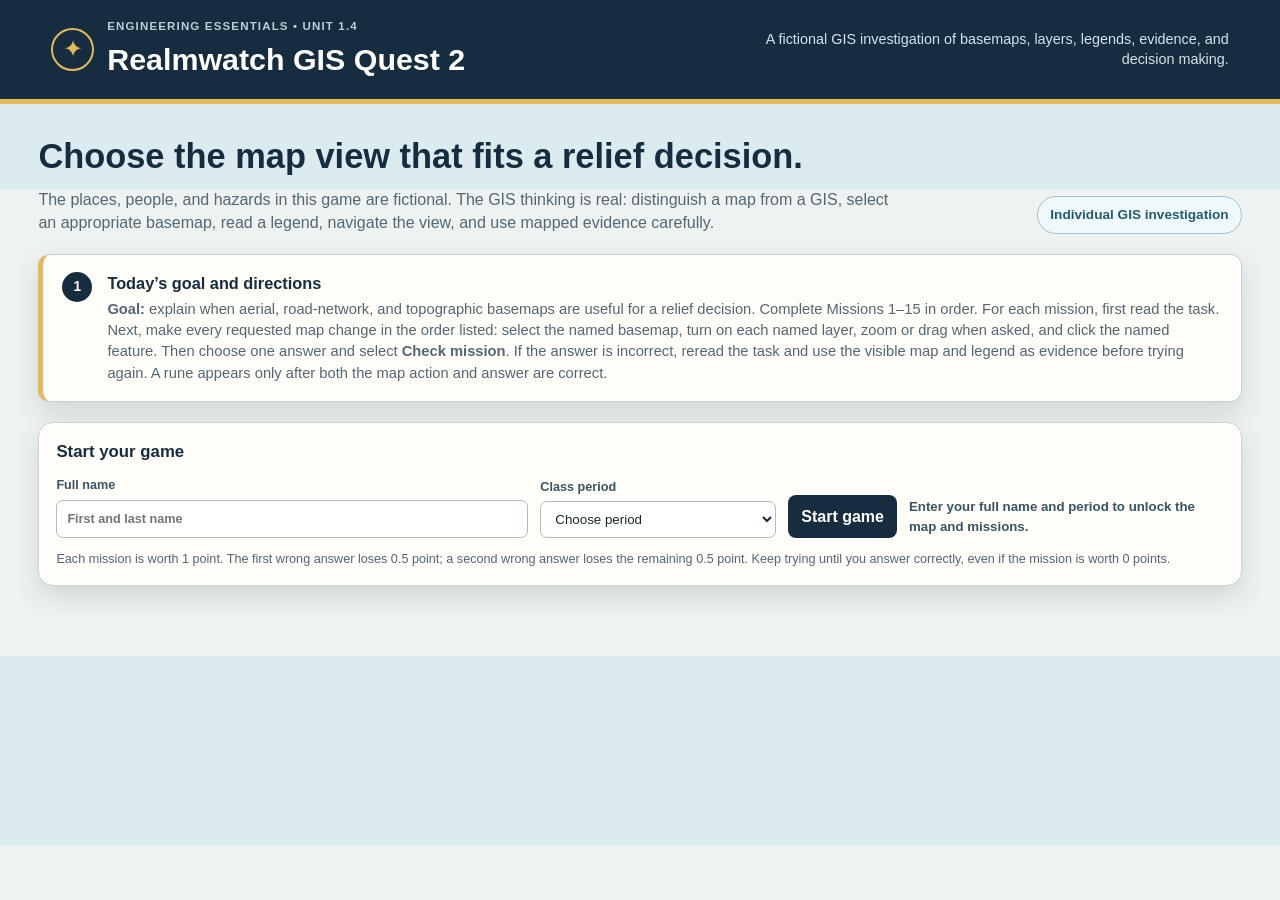
==== commit b5ed5cdb: "Use half-point deductions in GIS missions" ====
--- a/gis2/index.html
+++ b/gis2/index.html
@@ -25,7 +25,7 @@
   <main>
     <section class="intro"><div><h2>Choose the map view that fits a relief decision.</h2><p>The places, people, and hazards in this game are fictional. The GIS thinking is real: distinguish a map from a GIS, select an appropriate basemap, read a legend, navigate the view, and use mapped evidence carefully.</p></div><span class="time">Individual GIS investigation</span></section>
     <section class="instructions"><span class="number">1</span><div><h3>Today’s goal and directions</h3><p><b>Goal:</b> explain when aerial, road-network, and topographic basemaps are useful for a relief decision. Complete Missions 1–15 in order. For each mission, first read the task. Next, make every requested map change in the order listed: select the named basemap, turn on each named layer, zoom or drag when asked, and click the named feature. Then choose one answer and select <b>Check mission</b>. If the answer is incorrect, reread the task and use the visible map and legend as evidence before trying again. A rune appears only after both the map action and answer are correct.</p></div></section>
-    <section class="card tracker" aria-labelledby="trackerTitle"><h3 id="trackerTitle">Start your game</h3><label>Full name<input id="studentName" type="text" autocomplete="name" placeholder="First and last name" required></label><label>Class period<select id="studentPeriod" required><option value="">Choose period</option><option value="6th period">6th period</option><option value="7th period">7th period</option></select></label><button id="startTracking" type="button">Start game</button><p class="tracker-status" id="trackerStatus">Enter your full name and period to unlock the map and missions.</p><p class="tracker-note">Each mission is worth 1 point. A wrong answer loses one third of that mission’s point. After three wrong answers on one mission, that mission earns 0 points. You can keep trying until you answer correctly.</p></section>
+    <section class="card tracker" aria-labelledby="trackerTitle"><h3 id="trackerTitle">Start your game</h3><label>Full name<input id="studentName" type="text" autocomplete="name" placeholder="First and last name" required></label><label>Class period<select id="studentPeriod" required><option value="">Choose period</option><option value="6th period">6th period</option><option value="7th period">7th period</option></select></label><button id="startTracking" type="button">Start game</button><p class="tracker-status" id="trackerStatus">Enter your full name and period to unlock the map and missions.</p><p class="tracker-note">Each mission is worth 1 point. The first wrong answer loses 0.5 point; a second wrong answer loses the remaining 0.5 point. Keep trying until you answer correctly, even if the mission is worth 0 points.</p></section>
     <div id="gameContent" class="game-content" hidden>
     <section class="game">
       <aside class="card"><h3>GIS controls</h3><p class="sub">A <b>basemap</b> is the background. A <b>GIS layer</b> is one category of added information.</p><div class="control-group"><h4>Choose a basemap</h4><button class="base-btn active" type="button" data-base="aerial">Aerial reconnaissance map</button><button class="base-btn" type="button" data-base="roads">Road network map</button><button class="base-btn" type="button" data-base="terrain">Topographic map</button></div><div class="control-group"><h4>Turn GIS layers on or off</h4><label class="toggle"><input type="checkbox" data-layer="settlements"> Settlements and landmarks</label><label class="toggle"><input type="checkbox" data-layer="roads"> Route status and bridge condition</label><label class="toggle"><input type="checkbox" data-layer="water"> Rivers and springs</label><label class="toggle"><input type="checkbox" data-layer="hazard"> Dragon-peril zone</label><label class="toggle"><input type="checkbox" data-layer="resources"> Supply resources</label></div><button class="reset" id="reset" type="button">Reset the map</button></aside>
@@ -135,8 +135,8 @@
     function resetView(){state.zoom=DEFAULT_VIEW.zoom;state.viewX=DEFAULT_VIEW.viewX;state.viewY=DEFAULT_VIEW.viewY;state.panned=false;state.drag=null;render();const button=document.getElementById('resetView');button.textContent='View reset';button.setAttribute('aria-label','Map view reset to 100 percent');clearTimeout(resetViewMessageTimer);resetViewMessageTimer=window.setTimeout(()=>{button.textContent='Reset view';button.setAttribute('aria-label','Reset map view')},1200)}
     function updateZoomUI(){document.getElementById('zoomReadout').textContent=`Zoom ${Math.round(state.zoom*100)}%`;canvas.style.cursor=state.drag?'grabbing':'grab'}
     function roundedScore(){return Math.max(0,Math.round(state.score*100)/100)}
-    function missionPoints(index=state.mission){return Math.max(0,Math.round((POINTS_PER_MISSION-Math.min(3,state.wrongByMission[index]||0)/3)*100)/100)}
-    function calculateScore(){return MAX_SCORE-Object.values(state.wrongByMission).reduce((lost,wrong)=>lost+Math.min(3,wrong)/3,0)}
+    function missionPoints(index=state.mission){return Math.max(0,POINTS_PER_MISSION-Math.min(2,state.wrongByMission[index]||0)*0.5)}
+    function calculateScore(){return MAX_SCORE-Object.values(state.wrongByMission).reduce((lost,wrong)=>lost+Math.min(2,wrong)*0.5,0)}
     function makeSessionId(){return(window.crypto&&crypto.randomUUID?crypto.randomUUID():`gis2-${Date.now()}-${Math.random().toString(16).slice(2)}`).slice(0,80)}
     function updateTracker(){const active=Boolean(state.sessionId),status=document.getElementById('trackerStatus'),name=document.getElementById('studentName'),period=document.getElementById('studentPeriod'),button=document.getElementById('startTracking');name.disabled=active;period.disabled=active;button.disabled=active;button.textContent=active?'Game started':'Start game';status.className=`tracker-status${state.saveErrors?' error':state.pendingSaves?' sending':active?' ready':''}`;status.textContent=state.saveErrors?'A response was not saved. Keep this tab open and check your connection.':active?`${state.studentName} • ${state.period} • Score: ${roundedScore()} / ${MAX_SCORE}${state.pendingSaves?' • Saving…':''}`:'Enter your full name and period to unlock the map and missions.'}
     function startTracking(){if(state.sessionId)return true;const name=document.getElementById('studentName').value.trim().replace(/\s+/g,' '),period=document.getElementById('studentPeriod').value;if(!/^\S+\s+\S+/.test(name)||!['6th period','7th period'].includes(period)){const status=document.getElementById('trackerStatus');status.className='tracker-status error';status.textContent='Enter your first and last name and select 6th or 7th period.';return false}state.studentName=name;state.period=period;state.sessionId=makeSessionId();document.getElementById('gameContent').hidden=false;recordAnswer('start');updateTracker();document.getElementById('gameContent').scrollIntoView({block:'start',behavior:'smooth'});return true}
@@ -146,7 +146,7 @@
     function recordAnswer(eventType,selectedAnswer='',correct=false,pointsLostThisAttempt=0){if(!state.sessionId)return;const m=missions[state.mission],payload={eventType,eventId:makeSessionId(),sessionId:state.sessionId,studentName:state.studentName,period:state.period,missionsCompleted:state.earned.length,totalWrongAttempts:state.totalWrongAttempts,currentScore:roundedScore(),mission:state.mission+1,missionTitle:m?m.title:'Quest complete',selectedAnswer,correct,wrongAttemptsOnMission:state.wrongByMission[state.mission]||0,pointsLost:pointsLostThisAttempt,missionPointsEarned:missionPoints()};state.pendingSaves++;updateTracker();sendRecord(payload)}
     function render(){drawMap();legend();updateFeature();updateZoomUI();document.querySelectorAll('.base-btn').forEach(b=>b.classList.toggle('active',b.dataset.base===state.base));const baseInfo={terrain:['Topographic basemap','Elevation colors and contour intervals show land shape—no aerial imagery.'],roads:['Road network basemap','Reference transportation connections; click a visible feature to inspect it.'],aerial:['Aerial reconnaissance basemap','The visible appearance of the ground from above; click a visible feature to inspect it.']}[state.base];document.getElementById('baseLabel').textContent=baseInfo[0];document.getElementById('baseDescription').textContent=baseInfo[1]}
     function renderMission(){const m=missions[state.mission];const rune=missions.map((_,i)=>`<span class="rune ${state.earned.includes(i)?'earned':''}">${state.earned.includes(i)?'✦':'○'}</span>`).join('');const optionOrder=m.options.map((_,i)=>(i+state.mission)%m.options.length);document.getElementById('mission').innerHTML=`<div class="mission-top"><div><h2>${m.title}</h2><p class="mission-task">${m.task}</p></div><span class="progress">${state.mission+1} of ${missions.length}</span></div><p class="question">${m.question}</p><div class="choices">${optionOrder.map(i=>`<label class="answer"><input type="radio" name="missionAnswer" value="${i}"> <span>${m.options[i]}</span></label>`).join('')}</div><p class="mission-score">This mission: ${missionPoints()} / 1 point</p><button class="check" id="check" type="button">Check mission</button><p class="feedback" id="feedback">Complete the map action, then choose the best answer.</p><div class="runes" aria-label="Quest progress">${rune}</div>`;document.getElementById('check').addEventListener('click',checkMission)}
-    function checkMission(){const m=missions[state.mission],picked=document.querySelector('input[name="missionAnswer"]:checked'),fb=document.getElementById('feedback');if(!readyToRecord())return;if(!m.need()){fb.className='feedback try';fb.textContent='Map action not complete yet. Follow each step listed above, then check your answer.';return}if(!picked){fb.className='feedback try';fb.textContent='Choose an answer after you complete the map action.';return}const selectedAnswer=m.options[+picked.value];if(+picked.value!==m.answer){const priorWrong=state.wrongByMission[state.mission]||0;state.wrongByMission[state.mission]=priorWrong+1;state.totalWrongAttempts++;state.score=calculateScore();const lost=priorWrong<3?POINTS_PER_MISSION/3:0;recordAnswer('attempt',selectedAnswer,false,lost);updateTracker();document.querySelector('.mission-score').textContent=`This mission: ${missionPoints()} / 1 point`;fb.className='feedback try';fb.textContent=priorWrong<2?`Incorrect. Try again using the map and legend. This mission now has ${missionPoints()} point available.`:priorWrong===2?'Incorrect. This mission now earns 0 points, but you must still find the correct answer to continue.':'Incorrect. This mission remains at 0 points. Use the map and try again.';return}state.earned.push(state.mission);recordAnswer('attempt',selectedAnswer,true,0);updateTracker();fb.className='feedback good';fb.textContent=`${m.success} You earned ${missionPoints()} point on this mission.`;document.getElementById('check').disabled=true;document.getElementById('check').textContent='Rune earned';setTimeout(()=>{if(state.mission<missions.length-1){state.mission++;renderMission()}else{recordAnswer('complete');document.getElementById('mission').innerHTML=`<div class="complete"><h3>Quest complete — all ${missions.length} runes earned.</h3><p>Final score: <b>${roundedScore()} / ${MAX_SCORE}</b>. Incorrect-answer attempts: <b>${state.totalWrongAttempts}</b>.</p><p>You compared aerial, road-network, and topographic basemaps, navigated by zooming and panning, interpreted mapped information, and identified what a map cannot prove.</p></div>`}},700)}
+    function checkMission(){const m=missions[state.mission],picked=document.querySelector('input[name="missionAnswer"]:checked'),fb=document.getElementById('feedback');if(!readyToRecord())return;if(!m.need()){fb.className='feedback try';fb.textContent='Map action not complete yet. Follow each step listed above, then check your answer.';return}if(!picked){fb.className='feedback try';fb.textContent='Choose an answer after you complete the map action.';return}const selectedAnswer=m.options[+picked.value];if(+picked.value!==m.answer){const priorWrong=state.wrongByMission[state.mission]||0;state.wrongByMission[state.mission]=priorWrong+1;state.totalWrongAttempts++;state.score=calculateScore();const lost=priorWrong<2?0.5:0;recordAnswer('attempt',selectedAnswer,false,lost);updateTracker();document.querySelector('.mission-score').textContent=`This mission: ${missionPoints()} / 1 point`;fb.className='feedback try';fb.textContent=priorWrong===0?'Incorrect. Try again using the map and legend. This mission now has 0.5 point available.':'Incorrect. This mission now earns 0 points, but you must still find the correct answer to continue.';return}state.earned.push(state.mission);recordAnswer('attempt',selectedAnswer,true,0);updateTracker();fb.className='feedback good';fb.textContent=`${m.success} You earned ${missionPoints()} point on this mission.`;document.getElementById('check').disabled=true;document.getElementById('check').textContent='Rune earned';setTimeout(()=>{if(state.mission<missions.length-1){state.mission++;renderMission()}else{recordAnswer('complete');document.getElementById('mission').innerHTML=`<div class="complete"><h3>Quest complete — all ${missions.length} runes earned.</h3><p>Final score: <b>${roundedScore()} / ${MAX_SCORE}</b>. Incorrect-answer attempts: <b>${state.totalWrongAttempts}</b>.</p><p>You compared aerial, road-network, and topographic basemaps, navigated by zooming and panning, interpreted mapped information, and identified what a map cannot prove.</p></div>`}},700)}
     function worldPoint(event){const r=canvas.getBoundingClientRect(),screenX=(event.clientX-r.left)*W/r.width,screenY=(event.clientY-r.top)*H/r.height;return{screenX,screenY,x:state.viewX+(screenX-W/2)/state.zoom,y:state.viewY+(screenY-H/2)/state.zoom}}
     function chooseFeature(point){let closest=null,dist=29;Object.entries(features).forEach(([k,f])=>{if(isVisible(k)){const d=Math.hypot(point.x-f.x,point.y-f.y);if(d<dist){closest=k;dist=d}}});if(closest){state.clicked=closest;if(state.mission===6&&state.base==='aerial'&&closest==='observatory')state.comparedAerial=true;render()}}
     document.querySelectorAll('.base-btn').forEach(b=>b.addEventListener('click',()=>{state.base=b.dataset.base;render()}));document.querySelectorAll('[data-layer]').forEach(i=>i.addEventListener('change',()=>{state.layers[i.dataset.layer]=i.checked;if(state.clicked&&!isVisible(state.clicked))state.clicked=null;render()}));document.getElementById('reset').addEventListener('click',()=>{state.base='aerial';Object.keys(state.layers).forEach(k=>state.layers[k]=false);state.clicked=null;document.querySelectorAll('[data-layer]').forEach(i=>i.checked=false);resetView()});document.getElementById('zoomIn').addEventListener('click',()=>setZoom(state.zoom+.25));document.getElementById('zoomOut').addEventListener('click',()=>setZoom(state.zoom-.25));document.getElementById('resetView').addEventListener('click',resetView);document.getElementById('startTracking').addEventListener('click',startTracking);
